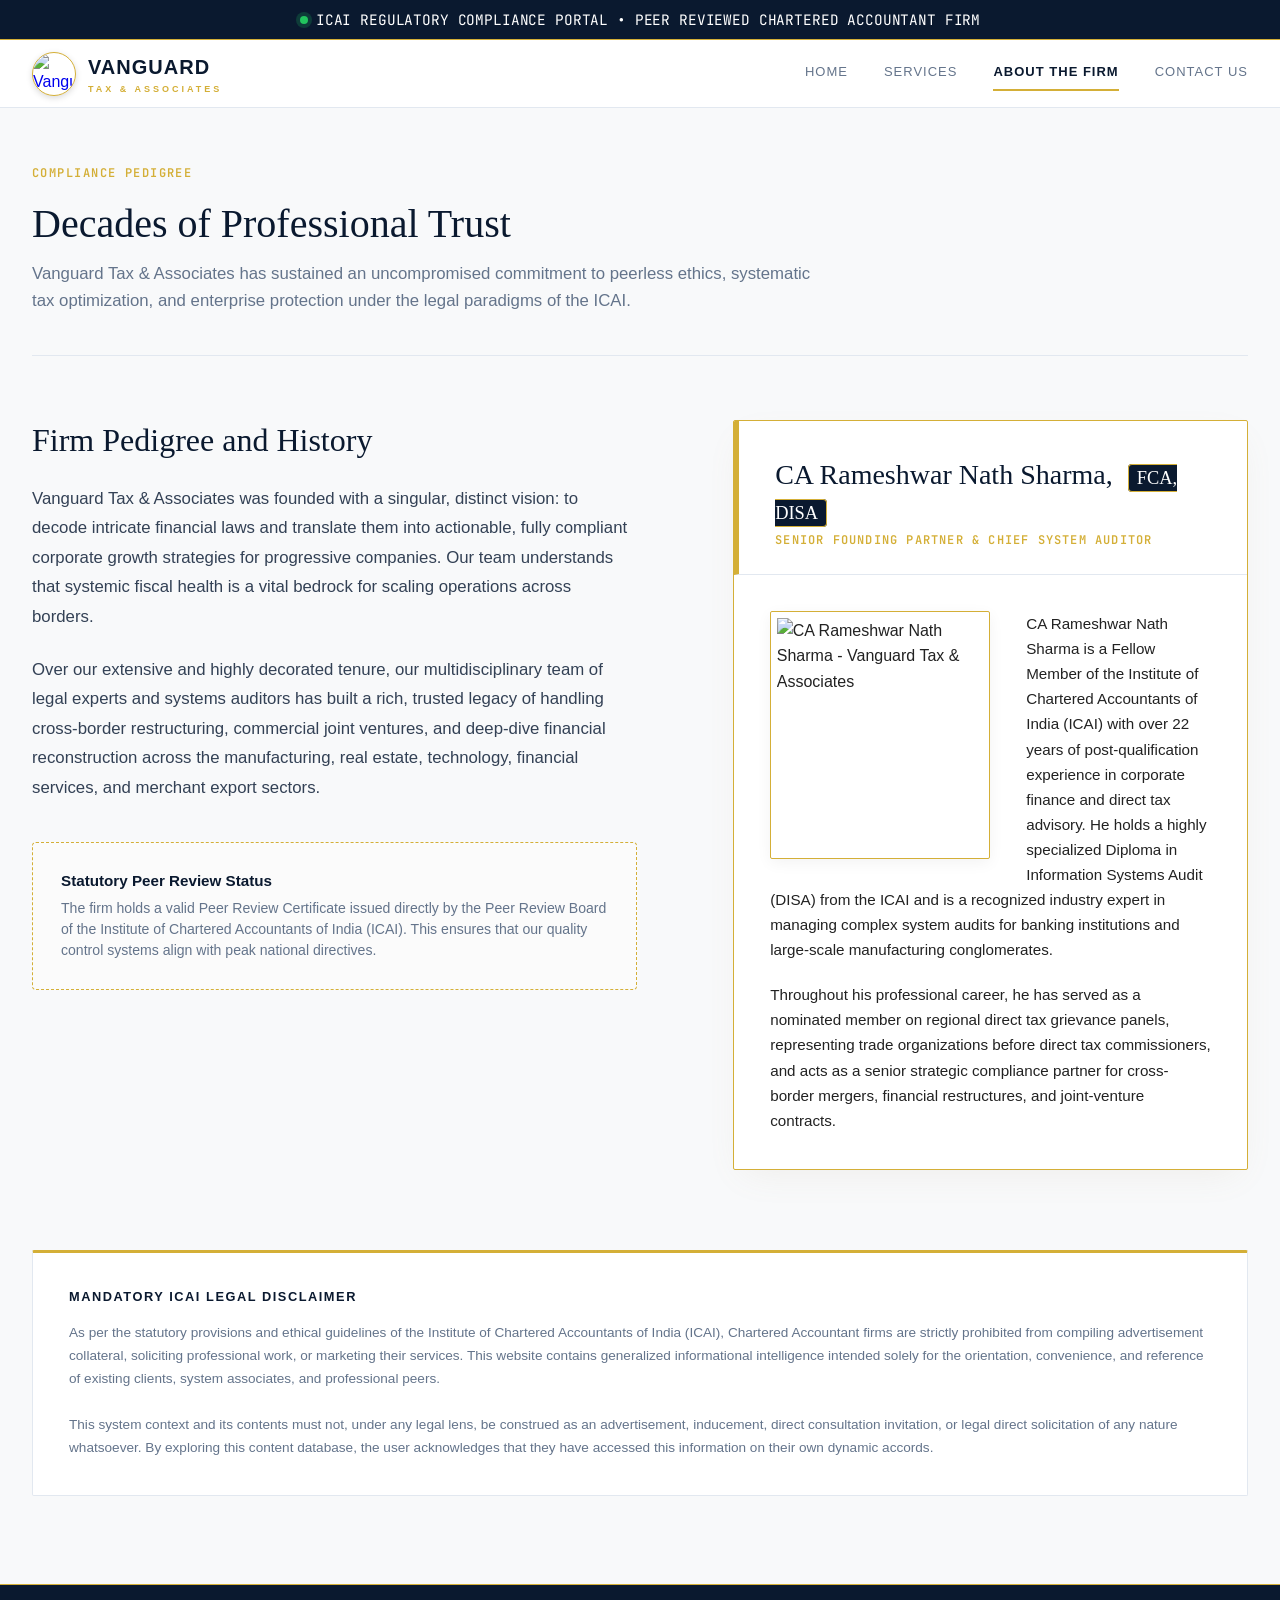
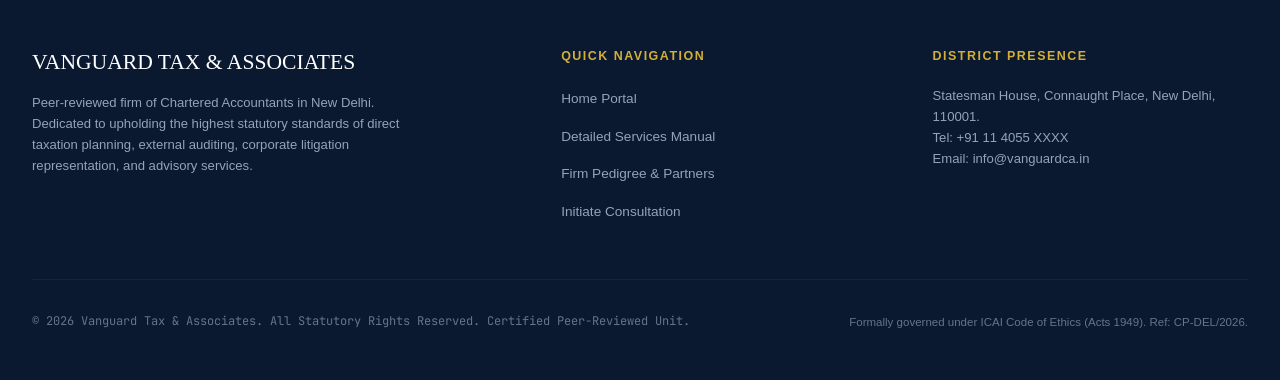
==== about.html @ 653e370d "Add files via upload" ====
<!doctype html>
<html lang="en">
  <head>
    <meta charset="UTF-8" />
    <meta name="viewport" content="width=device-width, initial-scale=1.0" />
    <title>About the Firm | Vanguard Tax & Associates</title>
    <!-- Premium Google Typography Integration -->
    <link rel="preconnect" href="https://fonts.googleapis.com" />
    <link rel="preconnect" href="https://fonts.gstatic.com" crossorigin />
    <link href="https://fonts.googleapis.com/css2?family=Inter:wght@400;500;600;700&family=Playfair+Display:ital,wght@0,500;0,600;0,700;1,400&family=JetBrains+Mono:wght@400;500;600&display=swap" rel="stylesheet" />
    <link class="icon" rel="icon" type="image/png" href="./assets/vanguard_logo.png" />
    <link rel="stylesheet" href="./style.css" />
  </head>
  <body>

    <!-- Statutory Regulatory Top Banner -->
    <div class="statutory-header-banner" id="bannerTop">
      <div class="container">
        <span class="tracker-pulse"></span>
        <span class="text-mono">ICAI Regulatory Compliance Portal • Peer Reviewed Chartered Accountant Firm</span>
      </div>
    </div>

    <!-- Sticky Navigation & Premium Brand Header -->
    <header id="siteHeader">
      <div class="container header-container">
        <!-- Logo Emblem & Text -->
        <a href="/" class="logo-block" id="logoLink">
          <img src="./assets/vanguard_logo.png" alt="Vanguard Logo" class="logo-graphic-img" id="logoGraphic" referrerPolicy="no-referrer">
          <div class="logo-text">
            <span class="logo-title">VANGUARD</span>
            <span class="logo-subtitle">TAX & ASSOCIATES</span>
          </div>
        </a>

        <!-- Mobile Navigation Hamburger -->
        <button class="menu-toggle" id="menuBtn" aria-label="Toggle Navigation Menu">
          <span></span>
          <span></span>
          <span></span>
        </button>

        <!-- Desktop Navigation Menu -->
        <nav id="navMenu">
          <a href="/" class="nav-link" id="navLinkHome">Home</a>
          <a href="./services" class="nav-link" id="navLinkServices">Services</a>
          <a href="./about" class="nav-link active-nav" id="navLinkAbout">About the Firm</a>
          <a href="./contact" class="nav-link" id="navLinkContact">Contact Us</a>
        </nav>
      </div>
    </header>

    <!-- Main Workspace Area -->
    <main id="mainWorkspace">

      <!-- ============================================== -->
      <!-- PAGE 3: ABOUT THE FIRM VIEW                   -->
      <!-- ============================================== -->
      <section id="about" class="page-section">
        <div class="container">
          <!-- Section Heading -->
          <div class="section-head-card" id="aboutHeader">
            <span class="section-tag">COMPLIANCE PEDIGREE</span>
            <h1 class="section-head-title">Decades of Professional Trust</h1>
            <p class="section-head-desc">
              Vanguard Tax & Associates has sustained an uncompromised commitment to peerless ethics, systematic tax optimization, 
              and enterprise protection under the legal paradigms of the ICAI.
            </p>
          </div>

          <div class="about-split" id="aboutBodySplit">
            <!-- Left: History & Structure -->
            <div class="about-history-box" id="aboutHistory">
              <h2 style="font-size: 2rem; margin-bottom: 1.5rem;" id="pedigreeTitle">Firm Pedigree and History</h2>
              <p class="about-paragraph">
                Vanguard Tax & Associates was founded with a singular, distinct vision: to decode intricate financial laws 
                and translate them into actionable, fully compliant corporate growth strategies for progressive companies. 
                Our team understands that systemic fiscal health is a vital bedrock for scaling operations across borders.
              </p>
              <p class="about-paragraph">
                Over our extensive and highly decorated tenure, our multidisciplinary team of legal experts and systems auditors 
                has built a rich, trusted legacy of handling cross-border restructuring, commercial joint ventures, and deep-dive financial 
                reconstruction across the manufacturing, real estate, technology, financial services, and merchant export sectors.
              </p>
              
              <div style="background-color: #fbfbfb; border: 1px dashed var(--color-border-gold); padding: 1.75rem; border-radius: 4px; margin-top: 2.5rem;" id="aboutComplianceBadge">
                <h4 style="font-family: var(--font-sans); color: var(--color-primary); font-size: 0.95rem; font-weight: 600; margin-bottom: 0.5rem;">Statutory Peer Review Status</h4>
                <p style="font-size: 0.88rem; color: var(--color-neutral-muted); line-height: 1.5;">
                  The firm holds a valid Peer Review Certificate issued directly by the Peer Review Board of the Institute of Chartered 
                  Accountants of India (ICAI). This ensures that our quality control systems align with peak national directives.
                </p>
              </div>
            </div>

            <!-- Right: Chief Advisor Profile -->
            <div class="profile-card" id="seniorPartnerProfile">
              <div class="profile-header">
                <h3 class="profile-name" id="partnerName">CA Rameshwar Nath Sharma, <span style="font-size: 1.15rem; color: #ffffff; background-color: var(--color-primary); padding: 3px 8px; border-radius: 4px; margin-left: 0.5rem; border: 1px solid var(--color-secondary);">FCA, DISA</span></h3>
                <span class="profile-title" id="partnerTitle">Senior Founding Partner & Chief System Auditor</span>
              </div>
              <div class="profile-body">
                <div class="partner-profile-layout">
                  <img src="https://images.unsplash.com/photo-1742981365880-698cfb84492d?auto=format&fit=crop&q=80&w=400&h=450" alt="CA Rameshwar Nath Sharma - Vanguard Tax & Associates" class="partner-profile-img" referrerPolicy="no-referrer">
                  <p class="profile-text" id="partnerBiography">
                    CA Rameshwar Nath Sharma is a Fellow Member of the Institute of Chartered Accountants of India (ICAI) with 
                    over 22 years of post-qualification experience in corporate finance and direct tax advisory. He holds 
                    a highly specialized Diploma in Information Systems Audit (DISA) from the ICAI and is a recognized industry 
                    expert in managing complex system audits for banking institutions and large-scale manufacturing conglomerates. 
                  </p>
                  <p class="profile-text" style="margin-top: 1.25rem;">
                    Throughout his professional career, he has served as a nominated member on regional direct tax grievance panels, 
                    representing trade organizations before direct tax commissioners, and acts as a senior strategic compliance 
                    partner for cross-border mergers, financial restructures, and joint-venture contracts.
                  </p>
                </div>
              </div>
            </div>
          </div>

          <!-- Mandatory ICAI Legal Disclaimer -->
          <div class="legal-disclaimer-box" id="legalDisclaimer">
            <h4 class="disclaimer-title">Mandatory ICAI Legal Disclaimer</h4>
            <p class="disclaimer-text">
              As per the statutory provisions and ethical guidelines of the Institute of Chartered Accountants of India (ICAI), 
              Chartered Accountant firms are strictly prohibited from compiling advertisement collateral, soliciting professional work, 
              or marketing their services. This website contains generalized informational intelligence intended solely for the orientation, 
              convenience, and reference of existing clients, system associates, and professional peers. 
              <br /><br />
              This system context and its contents must not, under any legal lens, be construed as an advertisement, inducement, 
              direct consultation invitation, or legal direct solicitation of any nature whatsoever. By exploring this content database, 
              the user acknowledges that they have accessed this information on their own dynamic accords.
            </p>
          </div>
        </div>
      </section>

    </main>

    <!-- ============================================== -->
    <!-- PRESTIGIOUS FOOTER SYSTEM                      -->
    <!-- ============================================== -->
    <footer id="siteFooter">
      <div class="container">
        <div class="footer-grid">
          <!-- Foot Column 1: Brand Info -->
          <div class="footer-brand" id="footBrand">
            <h3>VANGUARD TAX & ASSOCIATES</h3>
            <p style="margin-top: 1rem; max-width: 400px;">
              Peer-reviewed firm of Chartered Accountants in New Delhi. Dedicated to upholding the highest statutory standards 
              of direct taxation planning, external auditing, corporate litigation representation, and advisory services.
            </p>
          </div>

          <!-- Foot Column 2: Navigation Links -->
          <div class="footer-column" id="footLinks">
            <h4>Quick Navigation</h4>
            <ul class="footer-links">
              <li><a href="/" class="footer-link">Home Portal</a></li>
              <li><a href="./services" class="footer-link">Detailed Services Manual</a></li>
              <li><a href="./about" class="footer-link">Firm Pedigree & Partners</a></li>
              <li><a href="./contact" class="footer-link">Initiate Consultation</a></li>
            </ul>
          </div>

          <!-- Foot Column 3: Regional Hub info -->
          <div class="footer-column" id="footPresence">
            <h4>District Presence</h4>
            <p style="font-size: 0.82rem; line-height: 1.6; color: #94a3b8;">
              Statesman House, Connaught Place, New Delhi, 110001.<br />
              Tel: +91 11 4055 XXXX <br />
              Email: info@vanguardca.in
            </p>
          </div>
        </div>

        <div class="footer-bottom">
          <div class="footer-copyright" id="footCopyright">
            &copy; 2026 Vanguard Tax & Associates. All Statutory Rights Reserved. Certified Peer-Reviewed Unit.
          </div>
          <div class="footer-icai" id="footDisclaimerNotice">
            Formally governed under ICAI Code of Ethics (Acts 1949). Ref: CP-DEL/2026.
          </div>
        </div>
      </div>
    </footer>

    <!-- Vanilla Script Execution Link -->
    <script type="module" src="./script.js"></script>
  </body>
</html>
---- style.css ----
/* 
 * VANGUARD TAX & ASSOCIATES - PREMIUM CORPORATE STYLE SHEET
 * Custom bespoke CSS for a premium, authoritative Chartered Accountant firm.
 * Responsive layout scales gracefully from mobile to desktop wide monitors.
 */

:root {
  /* Premium Corporate Color Palette - Institutional Prestige Theme */
  --color-primary: #0a192f;       /* Rich Institutional Navy Blue */
  --color-secondary: #d4af37;     /* Regal Metallic Gold Accent */
  --color-accent-dark: #b8932c;   /* Secure Dark Gold Accent */
  --color-neutral-dark: #222222;   /* Charcoal Black for deep, readable corporate copy */
  --color-neutral-muted: #64748B;  /* Slate Blue/Gray for supporting metadata */
  --color-bg-base: #f8f9fa;        /* Ultra-Soft Corporate Gray */
  --color-bg-card: #ffffff;        /* Pure Crisp White Card Component Panels */
  --color-bg-alert: #fef9c3;       /* Soft alert highlight background */
  --color-border-subtle: #e2e8f0;  /* Strict thin-line border dividers */
  --color-border-gold: #d4af37;    /* Regal Metallic Gold borders */
  --font-serif: "Times New Roman", Garamond, Georgia, serif; /* Majestic Serif Headings */
  --font-sans: Arial, Helvetica, sans-serif;                 /* Clean Modern Body Font Stack */
  --font-mono: "JetBrains Mono", "Courier New", monospace;
  --max-width-desktop: 1280px;
  --header-height: 68px;
  --transition-smooth: all 0.22s cubic-bezier(0.4, 0, 0.2, 1);
}

/* Reset and Core Layout */
*, *::before, *::after {
  box-sizing: border-box;
  margin: 0;
  padding: 0;
}

html {
  scroll-behavior: smooth;
  font-family: var(--font-sans);
  color: var(--color-neutral-dark);
  background-color: var(--color-bg-base);
  line-height: 1.6;
}

body {
  min-height: 100vh;
  display: flex;
  flex-direction: column;
}

/* Typography Base styling */
h1, h2, h3, h4 {
  font-family: var(--font-serif);
  color: var(--color-primary);
  line-height: 1.25;
  font-weight: 500;
}

p {
  color: var(--color-neutral-dark);
  font-size: 0.98rem;
}

strong {
  font-weight: 600;
  color: var(--color-primary);
}

.text-mono {
  font-family: var(--font-mono);
  font-size: 0.9rem;
  letter-spacing: -0.01em;
}

.legal-code {
  font-family: var(--font-mono);
  background-color: rgba(197, 168, 128, 0.12);
  color: #78350f;
  padding: 2px 6px;
  border-radius: 4px;
  font-size: 0.85rem;
  font-weight: 500;
}

/* Global Container Utility */
.container {
  width: 100%;
  max-width: var(--max-width-desktop);
  margin-left: auto;
  margin-right: auto;
  padding-left: 2rem;
  padding-right: 2rem;
}

@media (max-width: 768px) {
  .container {
    padding-left: 1.25rem;
    padding-right: 1.25rem;
  }
}

/* Premium Sticky Header & Navigation */
header {
  position: sticky;
  top: 0;
  width: 100%;
  background-color: var(--color-bg-card);
  backdrop-filter: blur(12px);
  border-bottom: 1px solid var(--color-border-subtle);
  z-index: 100;
  height: var(--header-height);
  transition: var(--transition-smooth);
}

.header-container {
  display: flex;
  align-items: center;
  justify-content: space-between;
  height: 100%;
}

.logo-block {
  display: flex;
  align-items: center;
  gap: 0.75rem;
  text-decoration: none;
}

.logo-graphic {
  width: 44px;
  height: 44px;
  background-color: var(--color-primary);
  border: 1px solid var(--color-secondary);
  display: flex;
  align-items: center;
  justify-content: center;
  font-family: var(--font-sans);
  color: #FFFFFF;
  font-size: 1.3em;
  font-weight: 800;
  letter-spacing: -0.05em;
  border-radius: 2px;
}

.logo-graphic-img {
  width: 44px;
  height: 44px;
  border-radius: 50%;
  object-fit: cover;
  border: 1.5px solid var(--color-secondary);
  display: block;
  box-shadow: 0 2px 6px rgba(0, 0, 0, 0.15);
}

.logo-text {
  display: flex;
  flex-direction: column;
}

.logo-title {
  font-family: var(--font-sans);
  font-size: 1.25rem;
  font-weight: 800;
  letter-spacing: 1px;
  color: var(--color-primary);
  text-transform: uppercase;
}

.logo-subtitle {
  font-size: 9px;
  text-transform: uppercase;
  letter-spacing: 3px;
  color: var(--color-secondary);
  font-weight: 600;
  margin-top: -1px;
}

/* Navigation Links */
nav {
  display: flex;
  align-items: center;
  gap: 2.25rem;
}

.nav-link {
  font-family: var(--font-sans);
  font-size: 13px;
  font-weight: 500;
  text-transform: uppercase;
  letter-spacing: 1px;
  color: var(--color-neutral-muted);
  text-decoration: none;
  border-bottom: 2px solid transparent;
  padding: 6px 0;
  transition: var(--transition-smooth);
}

.nav-link:hover {
  color: var(--color-primary);
}

.nav-link.active-nav {
  color: var(--color-primary);
  border-bottom: 2px solid var(--color-secondary);
  font-weight: 600;
}

/* Mobile Navigation Hamburger Menu */
.menu-toggle {
  display: none;
  background: none;
  border: none;
  cursor: pointer;
  padding: 6px;
  flex-direction: column;
  gap: 6px;
}

.menu-toggle span {
  display: block;
  width: 24px;
  height: 2px;
  background-color: var(--color-primary);
  transition: var(--transition-smooth);
}

/* Mobile Dropdown Styling */
@media (max-width: 900px) {
  .menu-toggle {
    display: flex;
  }

  nav {
    display: none; /* Controlled via JS toggles */
    position: absolute;
    top: var(--header-height);
    left: 0;
    width: 100%;
    flex-direction: column;
    background-color: var(--color-bg-card);
    padding: 2rem;
    gap: 1.5rem;
    box-shadow: 0 10px 15px -3px rgba(0, 0, 0, 0.05);
    border-bottom: 1px solid var(--color-border-subtle);
  }

  nav.mobile-active {
    display: flex;
  }
}

/* Main Content Views */
main {
  flex: 1;
}

.page-section {
  display: block; /* Displayed by default in multi-file architecture */
  padding-top: 3.5rem;
  padding-bottom: 5.5rem;
}

@keyframes fadeIn {
  from {
    opacity: 0;
    transform: translateY(8px);
  }
  to {
    opacity: 1;
    transform: translateY(0);
  }
}

/* Static top banner (Real compliance framework detail) */
.statutory-header-banner {
  background-color: var(--color-primary);
  color: #fff;
  font-size: 0.72rem;
  text-transform: uppercase;
  letter-spacing: 0.1em;
  padding: 8px 0;
  text-align: center;
  border-bottom: 1px solid var(--color-secondary);
}

.statutory-header-banner .container {
  display: flex;
  justify-content: center;
  align-items: center;
  gap: 0.5rem;
}

/* --- PAGE 1: HOME PAGE DESIGN --- */

.hero-layout {
  display: grid;
  grid-template-columns: 1.1fr 0.9fr;
  gap: 4rem;
  align-items: center;
  padding-top: 2rem;
}

@media (max-width: 900px) {
  .hero-layout {
    grid-template-columns: 1fr;
    gap: 2.5rem;
  }
}

.hero-editorial {
  border-left: 2px solid var(--color-secondary);
  padding-left: 2rem;
}

@media (max-width: 600px) {
  .hero-editorial {
    padding-left: 1.25rem;
  }
}

.hero-label {
  font-family: var(--font-mono);
  font-size: 0.8rem;
  text-transform: uppercase;
  letter-spacing: 0.15em;
  color: var(--color-secondary);
  font-weight: 500;
  margin-bottom: 0.75rem;
  display: block;
}

.hero-title {
  font-size: 2.5rem;
  line-height: 1.15;
  letter-spacing: -0.02em;
  margin-bottom: 1.5rem;
}

@media (max-width: 768px) {
  .hero-title {
    font-size: 2.5rem;
  }
}

.hero-body {
  font-size: 1.05rem;
  color: #334155;
  margin-bottom: 2rem;
  line-height: 1.7;
}

.cta-group {
  display: flex;
  gap: 1rem;
  flex-wrap: wrap;
}

.btn {
  display: inline-flex;
  align-items: center;
  justify-content: center;
  padding: 0.85rem 1.75rem;
  font-size: 0.85rem;
  font-weight: 600;
  text-transform: uppercase;
  letter-spacing: 0.08em;
  border-radius: 2px;
  cursor: pointer;
  text-decoration: none;
  transition: var(--transition-smooth);
  font-family: var(--font-sans);
}

.btn-primary {
  background-color: var(--color-primary);
  color: #ffffff;
  border: 1px solid var(--color-primary);
}

.btn-primary:hover {
  background-color: var(--color-secondary);
  color: #ffffff;
  border-color: var(--color-secondary);
}

.btn-secondary {
  background-color: transparent;
  color: var(--color-primary);
  border: 1px solid var(--color-primary);
}

.btn-secondary:hover {
  background-color: rgba(15, 23, 42, 0.04);
}

/* Home Section Layout */
.home-row {
  margin-top: 5rem;
  display: grid;
  grid-template-columns: 1fr 1fr;
  gap: 3.5rem;
  border-top: 1px solid var(--color-border-subtle);
  padding-top: 4rem;
}

@media (max-width: 900px) {
  .home-row {
    grid-template-columns: 1fr;
    gap: 3rem;
  }
}

.section-tag {
  font-family: var(--font-mono);
  font-size: 0.75rem;
  text-transform: uppercase;
  letter-spacing: 0.12em;
  color: var(--color-secondary);
  display: block;
  margin-bottom: 1rem;
  font-weight: 600;
}

.sculpted-heading {
  font-size: 1.85rem;
  margin-bottom: 1.5rem;
}

/* Clean Core Values Stack */
.values-container {
  display: flex;
  flex-direction: column;
  gap: 1.75rem;
}

.value-item {
  display: flex;
  gap: 1.25rem;
}

.value-marker {
  font-family: var(--font-serif);
  font-size: 1.4rem;
  color: var(--color-secondary);
  font-weight: bold;
  line-height: 1;
}

.value-content h4 {
  font-family: var(--font-sans);
  font-weight: 600;
  font-size: 1.05rem;
  margin-bottom: 0.35rem;
}

.value-content p {
  font-size: 0.92rem;
  color: var(--color-neutral-muted);
}

/* Interactive Notification Tracker Hub */
.tracker-card {
  background-color: var(--color-bg-card);
  border: 1px solid var(--color-border-subtle);
  border-left: 3px solid var(--color-primary);
  border-radius: 2px;
  overflow: hidden;
  box-shadow: 0 4px 15px -3px rgba(15, 23, 42, 0.03);
}

.tracker-header {
  padding: 1.25rem 1.5rem;
  background-color: rgba(15, 23, 42, 0.015);
  border-bottom: 1px solid var(--color-border-subtle);
  display: flex;
  justify-content: space-between;
  align-items: center;
}

.tracker-title {
  font-family: var(--font-sans);
  font-weight: 600;
  text-transform: uppercase;
  font-size: 0.8rem;
  letter-spacing: 0.08em;
  color: var(--color-primary);
  display: flex;
  align-items: center;
  gap: 0.5rem;
}

.tracker-pulse {
  width: 8px;
  height: 8px;
  background-color: #22c55e;
  border-radius: 50%;
  box-shadow: 0 0 0 4px rgba(34, 197, 94, 0.2);
  display: inline-block;
  animation: pulse-animate 2s infinite;
}

@keyframes pulse-animate {
  0% {
    box-shadow: 0 0 0 0px rgba(34, 197, 94, 0.4);
  }
  70% {
    box-shadow: 0 0 0 6px rgba(34, 197, 94, 0);
  }
  100% {
    box-shadow: 0 0 0 0px rgba(34, 197, 94, 0);
  }
}

.tracker-list {
  display: flex;
  flex-direction: column;
}

.tracker-item {
  padding: 1.5rem;
  border-bottom: 1px solid var(--color-border-subtle);
  transition: var(--transition-smooth);
}

.tracker-item:last-child {
  border-bottom: none;
}

.tracker-item:hover {
  background-color: #fbfbfa;
}

.badge-row {
  display: flex;
  justify-content: space-between;
  align-items: center;
  margin-bottom: 0.5rem;
}

.tracker-category {
  font-family: var(--font-mono);
  font-size: 0.68rem;
  text-transform: uppercase;
  font-weight: 600;
  letter-spacing: 0.05em;
  color: var(--color-secondary);
}

.tracker-date {
  font-family: var(--font-mono);
  font-size: 0.68rem;
  color: var(--color-neutral-muted);
}

.tracker-text {
  font-size: 0.95rem;
  color: var(--color-neutral-dark);
  line-height: 1.5;
}


/* --- PAGE 2: SERVICES PAGE DESIGN --- */

.section-head-card {
  border-bottom: 1px solid var(--color-border-subtle);
  padding-bottom: 2.5rem;
  margin-bottom: 4rem;
}

.section-head-title {
  font-size: 2.5rem;
  margin-top: 0.25rem;
  margin-bottom: 0.75rem;
}

.section-head-desc {
  font-size: 1.05rem;
  color: var(--color-neutral-muted);
  max-width: 800px;
}

.services-grid {
  display: grid;
  grid-template-columns: 1fr;
  gap: 3.5rem;
}

.service-block {
  background-color: var(--color-bg-card);
  border: 1px solid var(--color-border-subtle);
  border-radius: 2px;
  overflow: hidden;
  box-shadow: 0 10px 30px -10px rgba(15, 23, 42, 0.04);
}

.service-block-header {
  padding: 2.25rem 2.5rem;
  background-color: #ffffff;
  border-bottom: 1px solid var(--color-border-subtle);
  display: flex;
  justify-content: space-between;
  align-items: center;
}

@media (max-width: 600px) {
  .service-block-header {
    padding: 1.5rem;
    flex-direction: column;
    align-items: flex-start;
    gap: 0.75rem;
  }
}

.service-block-num {
  font-family: var(--font-sans);
  font-size: 13px;
  font-weight: 700;
  color: var(--color-secondary);
  border-bottom: 2px solid var(--color-secondary);
  line-height: 1.2;
}

.service-block-title {
  font-size: 1.6rem;
  font-weight: 700;
  color: var(--color-primary);
}

.service-items-grid {
  display: grid;
  grid-template-columns: repeat(auto-fit, minmax(280px, 1fr));
  gap: 2rem;
  padding: 2.5rem;
}

@media (max-width: 600px) {
  .service-items-grid {
    padding: 1.5rem;
    grid-template-columns: 1fr;
  }
}

.service-card {
  background-color: var(--color-bg-card);
  border: 1px solid rgba(15, 23, 42, 0.05);
  padding: 1.75rem;
  border-radius: 2px;
  transition: var(--transition-smooth);
}

.service-card:hover {
  border-color: var(--color-secondary);
  transform: translateY(-2px);
  box-shadow: 0 4px 12px rgba(163, 142, 109, 0.08);
}

.service-card-title {
  font-family: var(--font-sans);
  font-weight: 600;
  font-size: 1.05rem;
  color: var(--color-primary);
  margin-bottom: 0.75rem;
  display: flex;
  align-items: flex-start;
  gap: 0.5rem;
  line-height: 1.35;
}

.service-card-title .bullet {
  color: var(--color-secondary);
  font-size: 1.15rem;
  line-height: 1;
}

.service-card-text {
  font-size: 0.9rem;
  color: var(--color-neutral-muted);
  line-height: 1.55;
}


/* --- PAGE 3: ABOUT PAGE DESIGN --- */

.about-split {
  display: grid;
  grid-template-columns: 1.1fr 0.9fr;
  gap: 4.5rem;
  align-items: start;
}

@media (max-width: 900px) {
  .about-split {
    grid-template-columns: 1fr;
    gap: 3rem;
  }
}

.about-history-box {
  padding-right: 1.5rem;
}

.about-paragraph {
  font-size: 1.05rem;
  line-height: 1.75;
  color: #334155;
  margin-bottom: 1.5rem;
}

.profile-card {
  background-color: var(--color-bg-card);
  border: 1px solid var(--color-border-gold);
  border-radius: 2px;
  overflow: hidden;
  box-shadow: 0 12px 35px -12px rgba(163, 142, 109, 0.12);
}

.profile-header {
  padding: 2.25rem 2.25rem 1.5rem 2.25rem;
  border-bottom: 1px solid var(--color-border-subtle);
  border-left: 5px solid var(--color-secondary);
  display: flex;
  flex-direction: column;
}

.profile-name {
  font-size: 1.75rem;
}

.profile-title {
  font-family: var(--font-mono);
  font-size: 0.75rem;
  text-transform: uppercase;
  color: var(--color-secondary);
  letter-spacing: 0.1em;
  font-weight: 600;
  margin-top: 0.25rem;
}

.profile-body {
  padding: 2.25rem;
}

.partner-profile-layout {
  display: block; /* Allows sequential paragraphs to flow around the floated image */
}

.partner-profile-img {
  float: left;
  margin-right: 2.25rem;
  margin-bottom: 1.25rem;
  width: 100%;
  max-width: 220px;
  height: auto;
  aspect-ratio: 4 / 4.5;
  object-fit: cover;
  border: 1px solid var(--color-secondary);
  padding: 0.35rem;
  background-color: #ffffff;
  border-radius: 2px;
  box-shadow: 0 4px 15px rgba(0, 0, 0, 0.05);
}

@media (max-width: 768px) {
  .partner-profile-img {
    float: none;
    margin: 0 auto 1.5rem auto;
    display: block;
    max-width: 200px;
  }
}

.profile-text {
  font-size: 0.95rem;
  line-height: 1.65;
  color: var(--color-neutral-dark);
}

.legal-disclaimer-box {
  margin-top: 5rem;
  border: 1px solid var(--color-border-subtle);
  border-top: 3px solid var(--color-secondary);
  background-color: #ffffff;
  padding: 2.25rem;
  border-radius: 2px;
}

.disclaimer-title {
  font-family: var(--font-sans);
  font-weight: 600;
  text-transform: uppercase;
  font-size: 0.8rem;
  letter-spacing: 0.12em;
  color: var(--color-primary);
  margin-bottom: 1rem;
}

.disclaimer-text {
  font-size: 0.85rem;
  color: #64748b;
  line-height: 1.7;
}


/* --- PAGE 4: CONTACT PAGE DESIGN --- */

.contact-layout {
  display: grid;
  grid-template-columns: 0.9fr 1.1fr;
  gap: 4rem;
  align-items: start;
}

@media (max-width: 900px) {
  .contact-layout {
    grid-template-columns: 1fr;
    gap: 3rem;
  }
}

.contact-info-block {
  display: flex;
  flex-direction: column;
  gap: 2.5rem;
}

.contact-box {
  background-color: var(--color-bg-card);
  border: 1px solid var(--color-border-subtle);
  padding: 2rem;
  border-radius: 2px;
}

.contact-box-title {
  font-family: var(--font-sans);
  font-weight: 600;
  font-size: 0.85rem;
  text-transform: uppercase;
  letter-spacing: 0.1em;
  color: var(--color-secondary);
  margin-bottom: 1.25rem;
  border-bottom: 1px solid var(--color-border-subtle);
  padding-bottom: 0.5rem;
}

.contact-detail-row {
  display: flex;
  flex-direction: column;
  gap: 0.5rem;
}

.contact-number {
  font-family: var(--font-serif);
  font-size: 1.5rem;
  color: var(--color-primary);
  text-decoration: none;
}

.contact-email {
  font-family: var(--font-mono);
  font-size: 1rem;
  color: var(--color-primary);
  text-decoration: none;
  font-weight: 500;
  border-bottom: 1px dotted var(--color-secondary);
  align-self: flex-start;
}

.contact-hours {
  font-size: 0.9rem;
  color: var(--color-neutral-muted);
}

.address-text {
  font-size: 1rem;
  line-height: 1.6;
  color: #334155;
  margin-bottom: 1.5rem;
}

/* Consultation Form Styling */
.form-card {
  background-color: var(--color-bg-card);
  border: 1px solid var(--color-border-subtle);
  border-radius: 2px;
  grid-column: span 1;
  box-shadow: 0 15px 40px -15px rgba(15, 23, 42, 0.05);
  overflow: hidden;
}

.form-header {
  padding: 1.75rem 2.25rem;
  background-color: #ffffff;
  border-bottom: 1px solid var(--color-border-subtle);
}

.form-header-title {
  font-family: var(--font-serif);
  font-size: 1.35rem;
}

.form-body {
  padding: 2.25rem;
}

.form-grid {
  display: grid;
  grid-template-columns: 1fr 1fr;
  gap: 1.5rem;
}

@media (max-width: 600px) {
  .form-grid {
    grid-template-columns: 1fr;
    gap: 1.25rem;
  }
}

.form-group-full {
  grid-column: span 2;
}

@media (max-width: 600px) {
  .form-group-full {
    grid-column: span 1;
  }
}

.form-group {
  display: flex;
  flex-direction: column;
  gap: 0.5rem;
}

.form-label {
  font-size: 0.75rem;
  text-transform: uppercase;
  font-weight: 600;
  letter-spacing: 0.08em;
  color: var(--color-primary);
}

.form-input {
  font-family: var(--font-sans);
  background-color: var(--color-bg-base);
  border: 1px solid var(--color-border-subtle);
  border-radius: 2px;
  padding: 0.75rem 1rem;
  font-size: 0.92rem;
  color: var(--color-neutral-dark);
  transition: var(--transition-smooth);
  width: 100%;
  outline: none;
}

.form-input:focus {
  border-color: var(--color-secondary);
  background-color: #ffffff;
  box-shadow: 0 0 0 3px rgba(163, 142, 109, 0.15);
}

textarea.form-input {
  resize: vertical;
  min-height: 100px;
}

.field-optional {
  font-size: 0.65rem;
  text-transform: capitalize;
  font-weight: normal;
  color: var(--color-neutral-muted);
  letter-spacing: normal;
  margin-left: 0.25rem;
}

/* Success notification panel */
.submit-success-panel {
  display: none;
  background-color: #f0fdf4;
  border: 1px solid #bbf7d0;
  border-radius: 2px;
  padding: 1.5rem;
  margin-bottom: 2rem;
  color: #166534;
  animation: slideDown 0.3s ease-out forwards;
}

@keyframes slideDown {
  from {
    opacity: 0;
    transform: translateY(-10px);
  }
  to {
    opacity: 1;
    transform: translateY(0);
  }
}

.success-icon {
  font-weight: bold;
  font-size: 1.2rem;
  margin-right: 0.5rem;
  vertical-align: middle;
}


/* --- PRESTIGIOUS FOOTER --- */

footer {
  margin-top: auto;
  background-color: var(--color-primary);
  color: #94a3b8;
  border-top: 1px solid var(--color-secondary);
  padding: 4rem 0 3rem 0;
}

.footer-grid {
  display: grid;
  grid-template-columns: 1.5fr 1fr 1fr;
  gap: 3.5rem;
  margin-bottom: 3.5rem;
}

@media (max-width: 900px) {
  .footer-grid {
    grid-template-columns: 1fr;
    gap: 2.5rem;
  }
}

.footer-brand h3 {
  font-family: var(--font-serif);
  color: #ffffff;
  font-size: 1.35rem;
  margin-bottom: 0.5rem;
}

.footer-brand p {
  color: #94a3b8;
  font-size: 0.82rem;
  line-height: 1.6;
}

.footer-column h4 {
  font-family: var(--font-sans);
  font-weight: 600;
  text-transform: uppercase;
  font-size: 0.78rem;
  letter-spacing: 0.12em;
  color: var(--color-secondary);
  margin-bottom: 1.25rem;
}

.footer-links {
  list-style: none;
  display: flex;
  flex-direction: column;
  gap: 0.75rem;
}

.footer-link {
  color: #94a3b8;
  font-size: 0.85rem;
  text-decoration: none;
  transition: var(--transition-smooth);
}

.footer-link:hover {
  color: #ffffff;
}

.footer-bottom {
  border-top: 1px solid rgba(255, 255, 255, 0.05);
  padding-top: 2rem;
  display: flex;
  justify-content: space-between;
  align-items: center;
  flex-wrap: wrap;
  gap: 1.5rem;
}

.footer-copyright {
  font-size: 0.75rem;
  color: #64748b;
  font-family: var(--font-mono);
}

.footer-icai {
  font-size: 0.72rem;
  color: #64748b;
  font-family: var(--font-sans);
}

/* ========================================================== */
/* HOME PAGE EXPANSION: GEOMETRIC BALANCE STYLIING            */
/* ========================================================== */

/* FAQ Section */
.faq-wrapper {
  margin-top: 5rem;
  border-top: 1px solid var(--color-border-subtle);
  padding-top: 4rem;
}

.faq-grid {
  display: grid;
  grid-template-columns: 1fr 1fr;
  gap: 3rem;
  margin-top: 2rem;
}

@media (max-width: 900px) {
  .faq-grid {
    grid-template-columns: 1fr;
    gap: 2rem;
  }
}

.faq-card {
  background-color: var(--color-bg-card);
  border: 1px solid var(--color-border-subtle);
  padding: 1.5rem 2rem;
  border-radius: 2px;
  cursor: pointer;
  transition: var(--transition-smooth);
}

.faq-card:hover {
  border-color: var(--color-secondary);
}

.faq-question {
  font-family: var(--font-sans);
  font-size: 1.05rem;
  font-weight: 700;
  color: var(--color-primary);
  margin-bottom: 0;
  line-height: 1.4;
  display: flex;
  justify-content: space-between;
  align-items: center;
  gap: 1.5rem;
  user-select: none;
}

.faq-question::after {
  content: '＋';
  font-size: 0.9rem;
  font-weight: 400;
  color: var(--color-secondary);
  transition: transform 0.25s ease-in-out;
  flex-shrink: 0;
}

.faq-card.faq-active .faq-question::after {
  content: '－';
}

.faq-answer {
  font-size: 0.92rem;
  color: var(--color-neutral-muted);
  line-height: 1.6;
  max-height: 0;
  overflow: hidden;
  opacity: 0;
  transition: max-height 0.25s cubic-bezier(0.4, 0, 0.2, 1), opacity 0.2s ease-out, margin-top 0.25s ease;
  margin-top: 0;
}

.faq-card.faq-active .faq-answer {
  max-height: 250px;
  opacity: 1;
  margin-top: 1rem;
}

/* Industry Specialization Sectors */
.industry-wrapper {
  margin-top: 5rem;
  border-top: 1px solid var(--color-border-subtle);
  padding-top: 4rem;
}

.industry-desc {
  font-size: 1.05rem;
  color: var(--color-neutral-muted);
  max-width: 800px;
  margin-bottom: 2.5rem;
}

.industry-bento-grid {
  display: grid;
  grid-template-columns: repeat(auto-fit, minmax(260px, 1fr));
  gap: 1.5rem;
}

.industry-sector-box {
  background-color: var(--color-bg-card);
  border: 1px solid var(--color-border-subtle);
  padding: 2.25rem 2rem;
  border-radius: 2px;
  border-top: 3px solid var(--color-primary);
  transition: var(--transition-smooth);
}

.industry-sector-box:hover {
  border-top-color: var(--color-secondary);
  transform: translateY(-2px);
  box-shadow: 0 10px 25px -10px rgba(15, 23, 42, 0.04);
}

.sector-title {
  font-family: var(--font-sans);
  font-size: 1.15rem;
  font-weight: 700;
  color: var(--color-primary);
  margin-bottom: 0.75rem;
}

.sector-text {
  font-size: 0.9rem;
  color: var(--color-neutral-muted);
  line-height: 1.55;
}

/* Engagement Steps */
.engagement-wrapper {
  margin-top: 5rem;
  border-top: 1px solid var(--color-border-subtle);
  padding-top: 4rem;
}

.steps-timeline-grid {
  display: grid;
  grid-template-columns: repeat(4, 1fr);
  gap: 1.5rem;
  margin-top: 2.5rem;
  position: relative;
}

@media (max-width: 900px) {
  .steps-timeline-grid {
    grid-template-columns: 1fr;
    gap: 2rem;
  }
}

.step-box {
  background-color: var(--color-bg-card);
  border: 1px solid var(--color-border-subtle);
  padding: 2rem;
  border-radius: 2px;
  position: relative;
  transition: var(--transition-smooth);
}

.step-box:hover {
  border-color: var(--color-secondary);
}

.step-num {
  font-family: var(--font-mono);
  font-size: 0.75rem;
  font-weight: 700;
  color: var(--color-secondary);
  text-transform: uppercase;
  margin-bottom: 0.5rem;
  display: block;
  letter-spacing: 0.1em;
}

.step-heading {
  font-family: var(--font-sans);
  font-size: 1.05rem;
  font-weight: 700;
  color: var(--color-primary);
  margin-bottom: 0.75rem;
}

.step-desc {
  font-size: 0.88rem;
  color: var(--color-neutral-muted);
  line-height: 1.55;
}

/* Compliance Calendar Section */
.compliance-calendar-wrapper {
  margin-top: 5rem;
  border-top: 1px solid var(--color-border-subtle);
  padding-top: 4rem;
}

.calendar-disclaimer {
  font-size: 0.95rem;
  color: var(--color-neutral-muted);
  max-width: 800px;
  margin-bottom: 2.5rem;
}

.calendar-timeline-grid {
  display: grid;
  grid-template-columns: repeat(4, 1fr);
  gap: 1.5rem;
}

@media (max-width: 900px) {
  .calendar-timeline-grid {
    grid-template-columns: 1fr;
  }
}

.calendar-entry {
  background-color: var(--color-primary);
  color: #94a3b8;
  border: 1px solid rgba(255, 255, 255, 0.08);
  padding: 1.25rem 1.5rem;
  border-radius: 2px;
  transition: var(--transition-smooth);
}

.calendar-entry:hover {
  border-color: var(--color-secondary);
}

.calendar-header-day {
  font-family: var(--font-mono);
  font-size: 1.15rem;
  font-weight: 700;
  color: var(--color-secondary);
  border-bottom: 1px solid rgba(255, 255, 255, 0.08);
  padding-bottom: 0.35rem;
  margin-bottom: 0.75rem;
}

.calendar-detail-text {
  font-size: 0.82rem;
  line-height: 1.45;
}

.calendar-detail-text strong {
  color: #ffffff;
}

/* ========================================================== */
/* TAX CALCULATOR SECTION                                     */
/* ========================================================== */
.tax-calculator-wrapper {
  margin-top: 5rem;
  border-top: 1px solid var(--color-border-subtle);
  padding-top: 4rem;
}

.tax-calc-card {
  background-color: var(--color-bg-card);
  border: 1px solid var(--color-border-subtle);
  padding: 2.5rem;
  border-radius: 2px;
  box-shadow: 0 10px 30px -10px rgba(15, 23, 42, 0.04);
}

.tax-calc-grid {
  display: grid;
  grid-template-columns: 1fr 1fr;
  gap: 1.5rem;
}

@media (max-width: 768px) {
  .tax-calc-grid {
    grid-template-columns: 1fr;
    gap: 1.25rem;
  }
}

/* ========================================================== */
/* FOCUS MODE TARGETED OVERRIDES                              */
/* ========================================================== */

header#siteHeader:nth-of-type(1) {
  height: 68px; /* Smoothly reduced header height */
}

@media (max-width: 768px) {
  main#mainWorkspace:nth-of-type(1) > section#home:nth-of-type(1) > div:nth-of-type(1) > div:nth-of-type(1) > div#heroTextPanel:nth-of-type(1) > h1#mainHeadline:nth-of-type(1) {
    font-size: 1.85rem !important; /* Elegant, balanced smartphone reading scale */
  }
}

/* Compliance Calendar focused text overrides */
main#mainWorkspace:nth-of-type(1) > section#home:nth-of-type(1) > div:nth-of-type(1) > div#complianceCalendar:nth-of-type(5) > div:nth-of-type(1) > div#calEntryTds:nth-of-type(1) > p:nth-of-type(1),
main#mainWorkspace:nth-of-type(1) > section#home:nth-of-type(1) > div:nth-of-type(1) > div#complianceCalendar:nth-of-type(5) > div:nth-of-type(1) > div#calEntryGst:nth-of-type(2) > p:nth-of-type(1),
main#mainWorkspace:nth-of-type(1) > section#home:nth-of-type(1) > div:nth-of-type(1) > div#complianceCalendar:nth-of-type(5) > div:nth-of-type(1) > div#calEntryTaxAudit:nth-of-type(3) > p:nth-of-type(1),
main#mainWorkspace:nth-of-type(1) > section#home:nth-of-type(1) > div:nth-of-type(1) > div#complianceCalendar:nth-of-type(5) > div:nth-of-type(1) > div#calEntryItr:nth-of-type(4) > p:nth-of-type(1) {
  color: #d4f1ff;
}
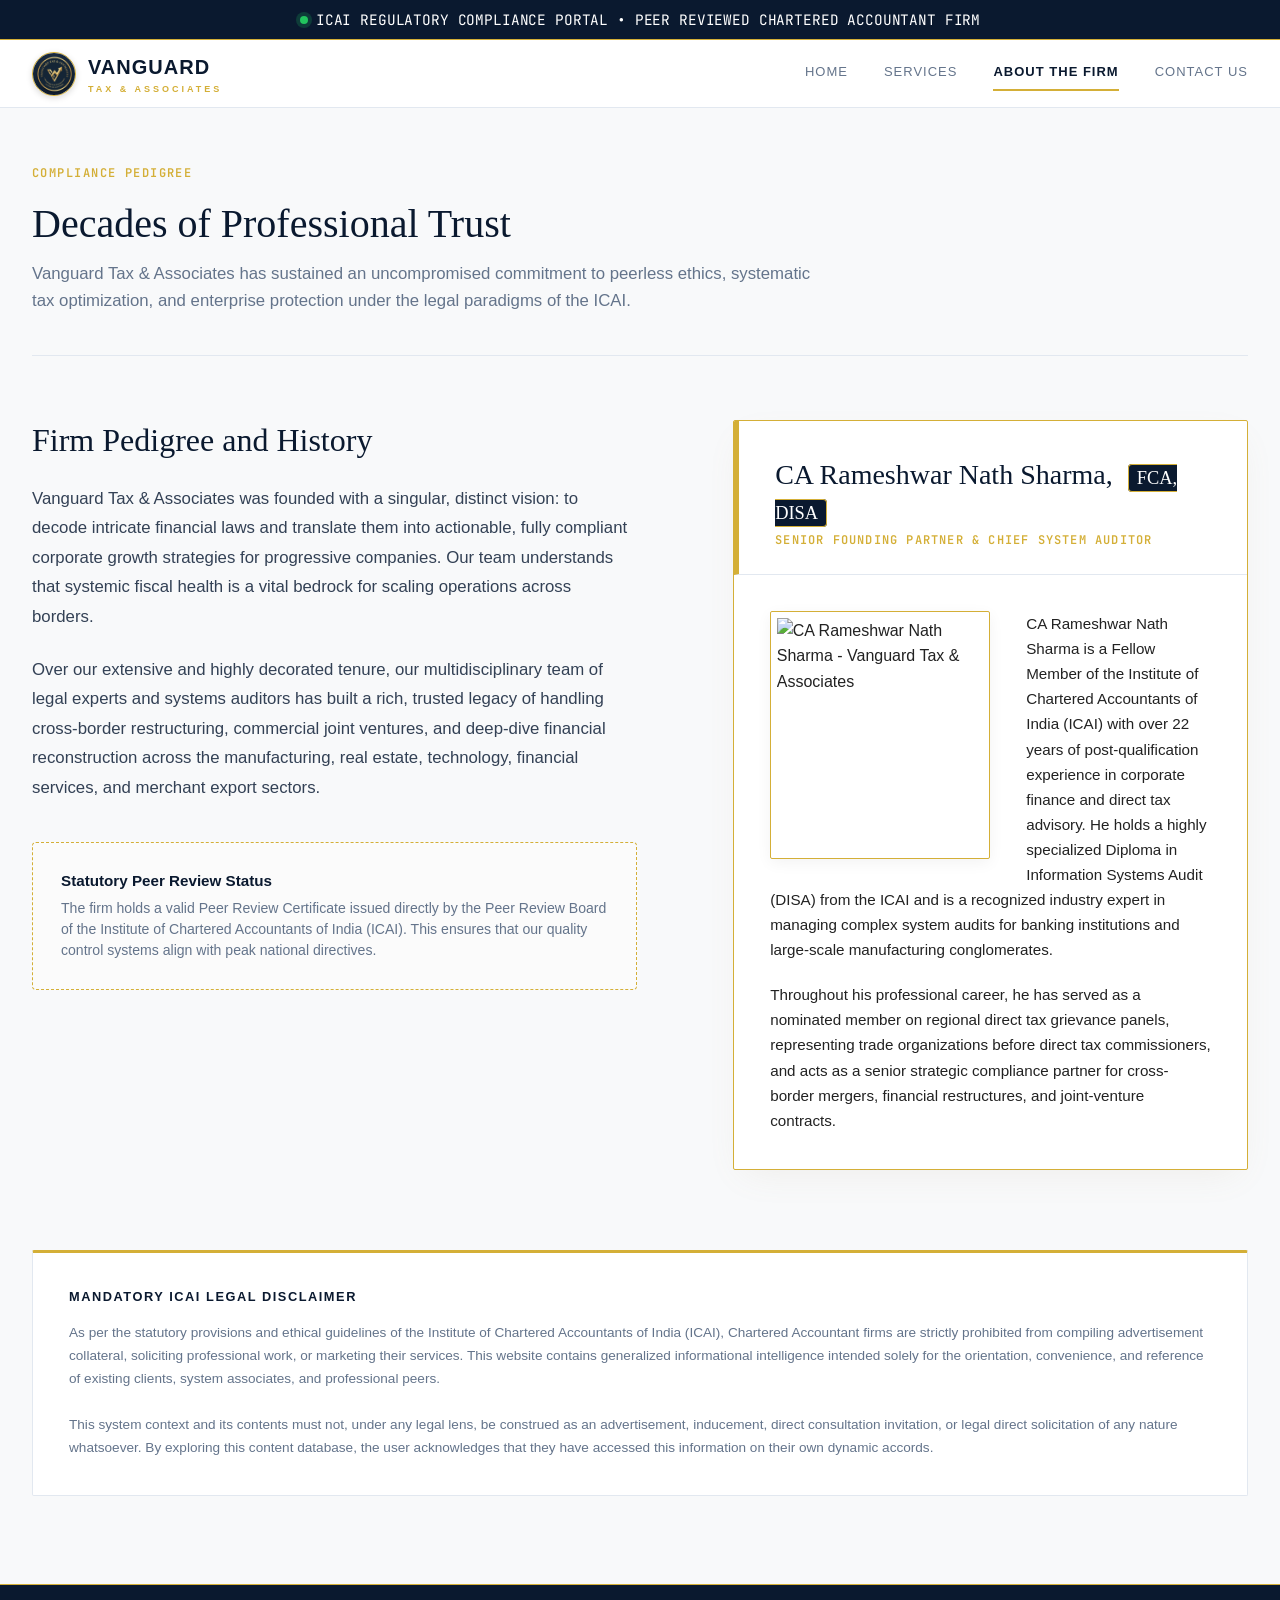
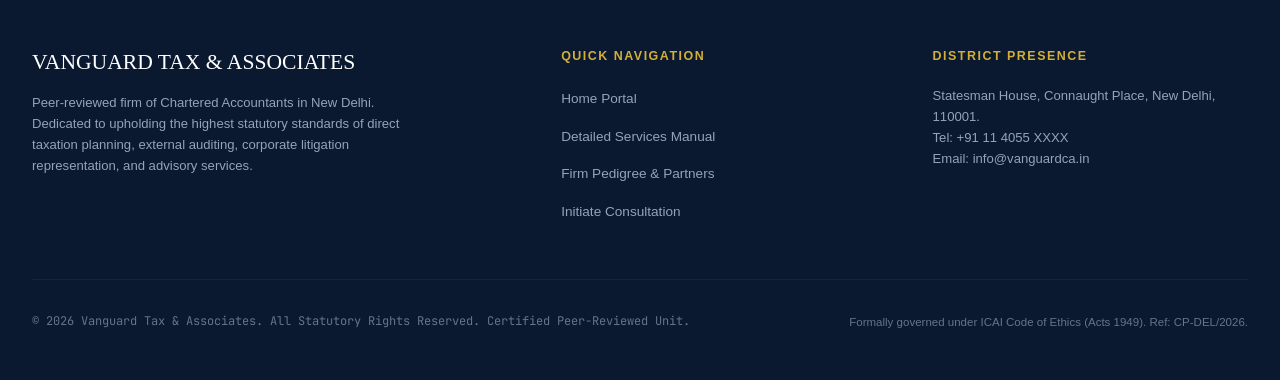
==== commit c44aa825: "Update about.html" ====
--- a/about.html
+++ b/about.html
@@ -42,7 +42,7 @@
 
         <!-- Desktop Navigation Menu -->
         <nav id="navMenu">
-          <a href="/" class="nav-link" id="navLinkHome">Home</a>
+          <a href="./" class="nav-link" id="navLinkHome">Home</a>
           <a href="./services" class="nav-link" id="navLinkServices">Services</a>
           <a href="./about" class="nav-link active-nav" id="navLinkAbout">About the Firm</a>
           <a href="./contact" class="nav-link" id="navLinkContact">Contact Us</a>
